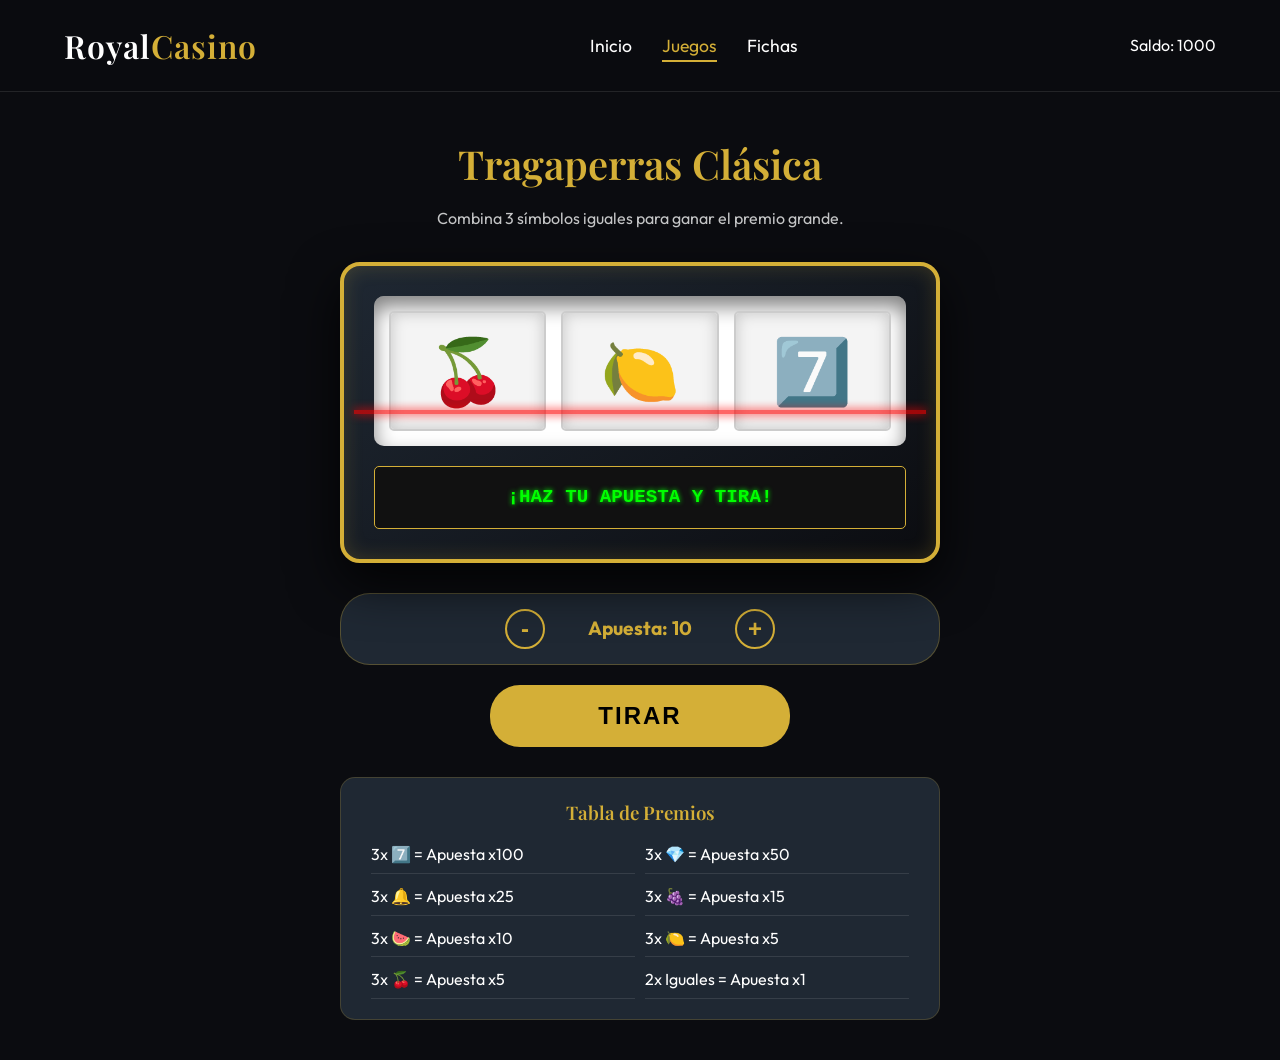
==== frontend/slots.html @ fbe6bfb1 "Implementacio de Tragaperras classico" ====
<!DOCTYPE html>
<html lang="es">
<head>
    <meta charset="UTF-8">
    <meta name="viewport" content="width=device-width, initial-scale=1.0">
    <title>Tragaperras Clásica - Royal Casino</title>
    <link rel="stylesheet" href="css/style.css">
    <link rel="stylesheet" href="css/slots.css">
    <link href="https://fonts.googleapis.com/css2?family=Outfit:wght@300;400;600;800&family=Playfair+Display:ital,wght@0,600;1,600&display=swap" rel="stylesheet">
</head>
<body>
    <header class="navbar">
        <div class="logo">
            <a href="index.html"><h1>Royal<span>Casino</span></h1></a>
        </div>
        <nav>
            <ul>
                <li><a href="index.html">Inicio</a></li>
                <li><a href="juego.html" class="active">Juegos</a></li>
                <li><a href="tienda.html">Fichas</a></li>
            </ul>
        </nav>
        <div class="user-actions">
            <div class="balance-display">Saldo: <span id="player-balance">1000</span></div>
        </div>
    </header>

    <main class="game-container">
        <div class="slots-header">
            <h2>Tragaperras Clásica</h2>
            <p>Combina 3 símbolos iguales para ganar el premio grande.</p>
        </div>

        <div class="slot-machine">
            <div class="payline"></div>
            <div class="reels-container">
                <div class="reel" id="reel1">
                    <div class="symbol">🍒</div>
                </div>
                <div class="reel" id="reel2">
                    <div class="symbol">🍋</div>
                </div>
                <div class="reel" id="reel3">
                    <div class="symbol">7️⃣</div>
                </div>
            </div>
            <div class="machine-message">
                <p id="game-message">¡Haz tu apuesta y tira!</p>
            </div>
        </div>

        <div class="controls-panel">
            <div class="bet-controls">
                <button id="btn-bet-minus" class="btn btn-secondary bet-btn">-</button>
                <div class="current-bet">Apuesta: <span id="bet-amount">10</span></div>
                <button id="btn-bet-plus" class="btn btn-secondary bet-btn">+</button>
            </div>
            <div class="action-buttons">
                <button id="btn-spin" class="btn btn-primary btn-large">TIRAR</button>
            </div>
        </div>
        
        <div class="payout-table">
            <h3>Tabla de Premios</h3>
            <ul>
                <li>3x 7️⃣ = Apuesta x100</li>
                <li>3x 💎 = Apuesta x50</li>
                <li>3x 🔔 = Apuesta x25</li>
                <li>3x 🍇 = Apuesta x15</li>
                <li>3x 🍉 = Apuesta x10</li>
                <li>3x 🍋 = Apuesta x5</li>
                <li>3x 🍒 = Apuesta x5</li>
                <li>2x Iguales = Apuesta x1</li>
            </ul>
        </div>
    </main>

    <script src="js/slots.js"></script>
</body>
</html>
---- frontend/css/style.css ----
:root {
    --bg-color: #0b0c10;
    --surface-color: #1f2833;
    --primary-color: #d4af37; /* Gold */
    --primary-hover: #f1c40f;
    --secondary-color: #45a29e; /* Teal */
    --text-main: #ffffff;
    --text-muted: #c5c6c7;
    --font-heading: 'Playfair Display', serif;
    --font-body: 'Outfit', sans-serif;
    --transition-speed: 0.3s;
}

* {
    margin: 0;
    padding: 0;
    box-sizing: border-box;
}

body {
    background-color: var(--bg-color);
    color: var(--text-main);
    font-family: var(--font-body);
    line-height: 1.6;
    overflow-x: hidden;
}

/* Typography */
h1, h2, h3, h4 {
    font-family: var(--font-heading);
    font-weight: 600;
}

a {
    text-decoration: none;
    color: inherit;
    transition: color var(--transition-speed);
}

/* Buttons */
.btn {
    display: inline-block;
    padding: 10px 24px;
    border-radius: 30px;
    font-weight: 600;
    text-align: center;
    cursor: pointer;
    transition: all var(--transition-speed);
    border: 2px solid transparent;
}

.btn-large {
    padding: 15px 32px;
    font-size: 1.1rem;
}

.btn-primary {
    background-color: var(--primary-color);
    color: #000;
}

.btn-primary:hover {
    background-color: var(--primary-hover);
    box-shadow: 0 0 15px rgba(212, 175, 55, 0.5);
    transform: translateY(-2px);
}

.btn-secondary {
    background-color: transparent;
    border-color: var(--primary-color);
    color: var(--primary-color);
}

.btn-secondary:hover {
    background-color: rgba(212, 175, 55, 0.1);
    box-shadow: 0 0 15px rgba(212, 175, 55, 0.3);
    transform: translateY(-2px);
}

/* Navigation */
.navbar {
    display: flex;
    justify-content: space-between;
    align-items: center;
    padding: 20px 5%;
    background-color: rgba(11, 12, 16, 0.95);
    backdrop-filter: blur(10px);
    position: sticky;
    top: 0;
    z-index: 100;
    border-bottom: 1px solid rgba(255,255,255,0.1);
}

.logo h1 {
    font-size: 2rem;
    color: var(--text-main);
    letter-spacing: 1px;
}

.logo h1 span {
    color: var(--primary-color);
}

nav ul {
    list-style: none;
    display: flex;
    gap: 30px;
}

nav a {
    font-size: 1.1rem;
    position: relative;
}

nav a:hover, nav a.active {
    color: var(--primary-color);
}

nav a::after {
    content: '';
    position: absolute;
    width: 0;
    height: 2px;
    bottom: -5px;
    left: 0;
    background-color: var(--primary-color);
    transition: width var(--transition-speed);
}

nav a:hover::after, nav a.active::after {
    width: 100%;
}

.user-actions {
    display: flex;
    gap: 15px;
}

/* Hero Section */
.hero {
    display: flex;
    align-items: center;
    justify-content: space-between;
    min-height: 80vh;
    padding: 0 10%;
    background: radial-gradient(circle at top right, rgba(31, 40, 51, 0.8), var(--bg-color));
}

.hero-content {
    flex: 1;
    max-width: 600px;
}

.hero .title {
    font-size: 4rem;
    line-height: 1.1;
    margin-bottom: 20px;
    background: linear-gradient(45deg, #fff, var(--primary-color));
    -webkit-background-clip: text;
    -webkit-text-fill-color: transparent;
}

.hero .subtitle {
    font-size: 1.2rem;
    color: var(--text-muted);
    margin-bottom: 40px;
}

.hero-buttons {
    display: flex;
    gap: 20px;
}

/* Animations */
.hero-image {
    flex: 1;
    position: relative;
    height: 400px;
    display: flex;
    justify-content: center;
    align-items: center;
}

.chip {
    width: 100px;
    height: 100px;
    border-radius: 50%;
    position: absolute;
    border: 10px dashed var(--bg-color);
    box-shadow: 0 10px 30px rgba(0,0,0,0.5), inset 0 0 20px rgba(255,255,255,0.2);
    animation: float 6s ease-in-out infinite;
}

.chip-1 {
    background: radial-gradient(circle, #e74c3c, #c0392b);
    top: 20%;
    left: 20%;
    animation-delay: 0s;
}

.chip-2 {
    background: radial-gradient(circle, var(--primary-color), #b8860b);
    width: 130px;
    height: 130px;
    z-index: 2;
    animation-delay: 1.5s;
}

.chip-3 {
    background: radial-gradient(circle, #3498db, #2980b9);
    bottom: 20%;
    right: 20%;
    animation-delay: 3s;
}

@keyframes float {
    0% { transform: translateY(0) rotate(0deg); }
    50% { transform: translateY(-20px) rotate(10deg); }
    100% { transform: translateY(0) rotate(0deg); }
}

/* Responsive */
@media (max-width: 768px) {
    .navbar {
        flex-direction: column;
        gap: 20px;
    }
    
    .hero {
        flex-direction: column;
        text-align: center;
        padding-top: 40px;
    }
    
    .hero-content {
        margin-bottom: 40px;
    }
    
    .hero-buttons {
        justify-content: center;
    }
}
---- frontend/css/slots.css ----
/* Estilos para Tragaperras Clásica */

.game-container {
    padding: 40px 5%;
    display: flex;
    flex-direction: column;
    align-items: center;
    gap: 30px;
}

.slots-header {
    text-align: center;
}

.slots-header h2 {
    font-size: 2.5rem;
    color: var(--primary-color);
    margin-bottom: 10px;
}

.slots-header p {
    color: var(--text-muted);
}

/* La Máquina */
.slot-machine {
    background: linear-gradient(145deg, #1f2833, #0b0c10);
    border: 4px solid var(--primary-color);
    border-radius: 20px;
    padding: 30px;
    box-shadow: 0 20px 50px rgba(0,0,0,0.8), inset 0 0 20px rgba(212, 175, 55, 0.2);
    position: relative;
    max-width: 600px;
    width: 100%;
}

.payline {
    position: absolute;
    top: 50%;
    left: 10px;
    right: 10px;
    height: 4px;
    background: rgba(255, 0, 0, 0.6);
    box-shadow: 0 0 10px red;
    z-index: 10;
    transform: translateY(-50%);
    pointer-events: none;
}

.reels-container {
    display: flex;
    justify-content: space-between;
    gap: 15px;
    background: #fff;
    padding: 15px;
    border-radius: 10px;
    box-shadow: inset 0 10px 20px rgba(0,0,0,0.5);
    height: 150px;
    overflow: hidden;
}

.reel {
    flex: 1;
    background: #f4f4f4;
    border: 2px solid #ccc;
    border-radius: 5px;
    display: flex;
    flex-direction: column;
    align-items: center;
    justify-content: center;
    font-size: 4rem;
    position: relative;
    box-shadow: inset 0 0 15px rgba(0,0,0,0.2);
}

.symbol {
    display: flex;
    align-items: center;
    justify-content: center;
    height: 100px;
    width: 100px;
    /* transition is applied dynamically via JS for spinning */
}

.spinning .symbol {
    animation: spin-blur 0.1s linear infinite;
}

@keyframes spin-blur {
    0% { transform: translateY(-50px); filter: blur(2px); opacity: 0.5; }
    50% { transform: translateY(0px); filter: blur(4px); opacity: 1; }
    100% { transform: translateY(50px); filter: blur(2px); opacity: 0.5; }
}

/* Win Animation */
.win-animation {
    animation: pulse-gold 1s infinite alternate;
}

@keyframes pulse-gold {
    from { box-shadow: 0 0 10px var(--primary-color), inset 0 0 20px rgba(212, 175, 55, 0.2); }
    to { box-shadow: 0 0 30px var(--primary-color), inset 0 0 40px rgba(212, 175, 55, 0.5); }
}

.machine-message {
    margin-top: 20px;
    text-align: center;
    background: #111;
    padding: 15px;
    border-radius: 5px;
    border: 1px solid var(--primary-color);
}

#game-message {
    font-family: 'Courier New', Courier, monospace;
    font-size: 1.2rem;
    color: #0f0;
    font-weight: bold;
    text-transform: uppercase;
    text-shadow: 0 0 5px #0f0;
}

/* Controles */
.controls-panel {
    display: flex;
    flex-direction: column;
    gap: 20px;
    width: 100%;
    max-width: 600px;
}

.bet-controls {
    display: flex;
    justify-content: center;
    align-items: center;
    gap: 20px;
    background: var(--surface-color);
    padding: 15px;
    border-radius: 30px;
    border: 1px solid rgba(212, 175, 55, 0.3);
}

.bet-btn {
    width: 40px;
    height: 40px;
    border-radius: 50%;
    display: flex;
    align-items: center;
    justify-content: center;
    font-size: 1.5rem;
    padding: 0;
}

.current-bet {
    font-size: 1.2rem;
    font-weight: bold;
    color: var(--primary-color);
    min-width: 150px;
    text-align: center;
}

.action-buttons {
    display: flex;
    justify-content: center;
}

#btn-spin {
    width: 100%;
    max-width: 300px;
    font-size: 1.5rem;
    letter-spacing: 2px;
}

/* Tabla de Premios */
.payout-table {
    background: var(--surface-color);
    padding: 20px 30px;
    border-radius: 15px;
    border: 1px solid rgba(212, 175, 55, 0.2);
    width: 100%;
    max-width: 600px;
}

.payout-table h3 {
    color: var(--primary-color);
    margin-bottom: 15px;
    text-align: center;
}

.payout-table ul {
    list-style: none;
    display: grid;
    grid-template-columns: 1fr 1fr;
    gap: 10px;
}

.payout-table li {
    display: flex;
    justify-content: space-between;
    border-bottom: 1px solid rgba(255,255,255,0.1);
    padding-bottom: 5px;
}

@media (max-width: 600px) {
    .payout-table ul {
        grid-template-columns: 1fr;
    }
    
    .reels-container {
        height: 120px;
    }
    
    .reel {
        font-size: 3rem;
    }
}
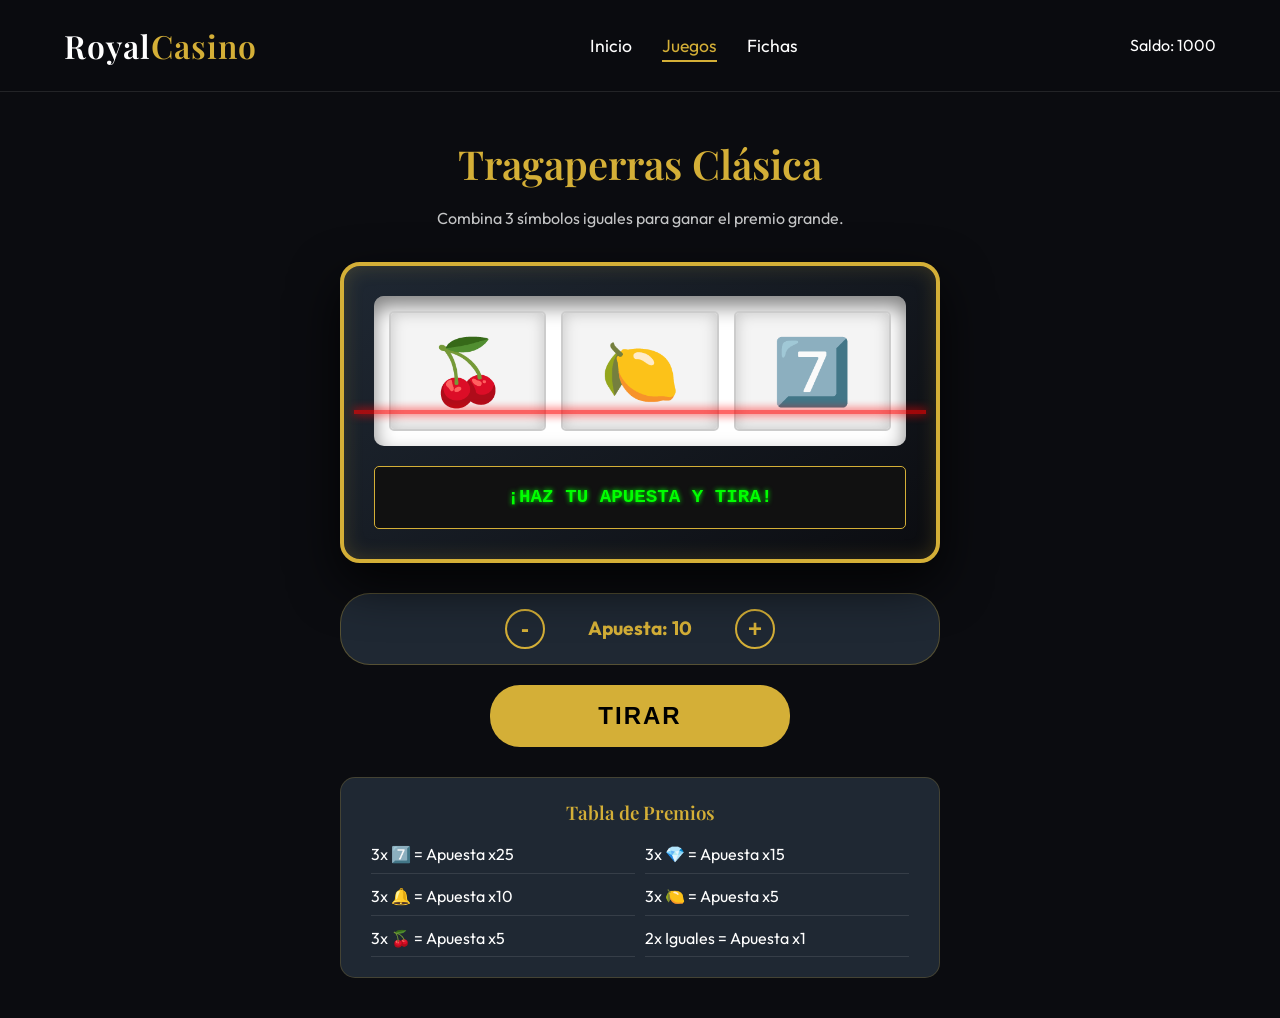
==== commit b108863b: "Implementacio de BlackJack" ====
--- a/frontend/slots.html
+++ b/frontend/slots.html
@@ -63,11 +63,9 @@
         <div class="payout-table">
             <h3>Tabla de Premios</h3>
             <ul>
-                <li>3x 7️⃣ = Apuesta x100</li>
-                <li>3x 💎 = Apuesta x50</li>
-                <li>3x 🔔 = Apuesta x25</li>
-                <li>3x 🍇 = Apuesta x15</li>
-                <li>3x 🍉 = Apuesta x10</li>
+                <li>3x 7️⃣ = Apuesta x25</li>
+                <li>3x 💎 = Apuesta x15</li>
+                <li>3x 🔔 = Apuesta x10</li>
                 <li>3x 🍋 = Apuesta x5</li>
                 <li>3x 🍒 = Apuesta x5</li>
                 <li>2x Iguales = Apuesta x1</li>
